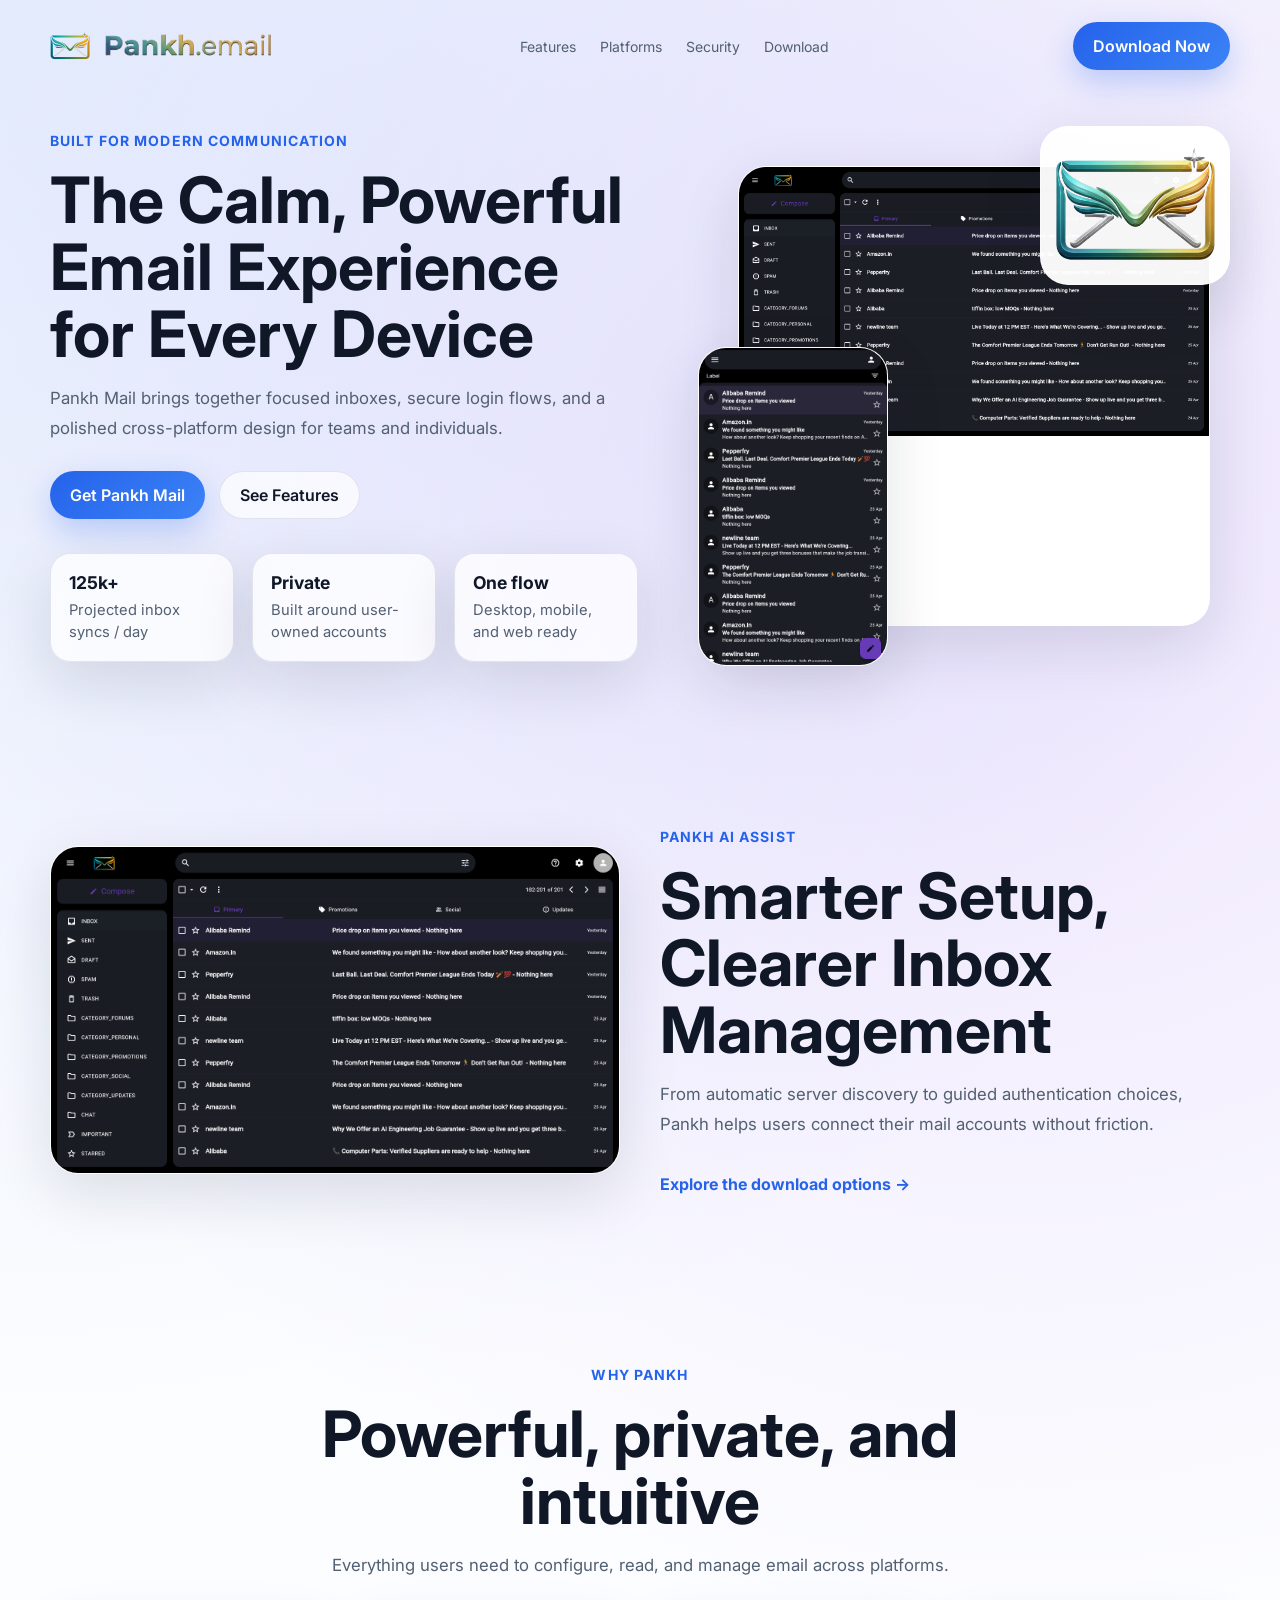
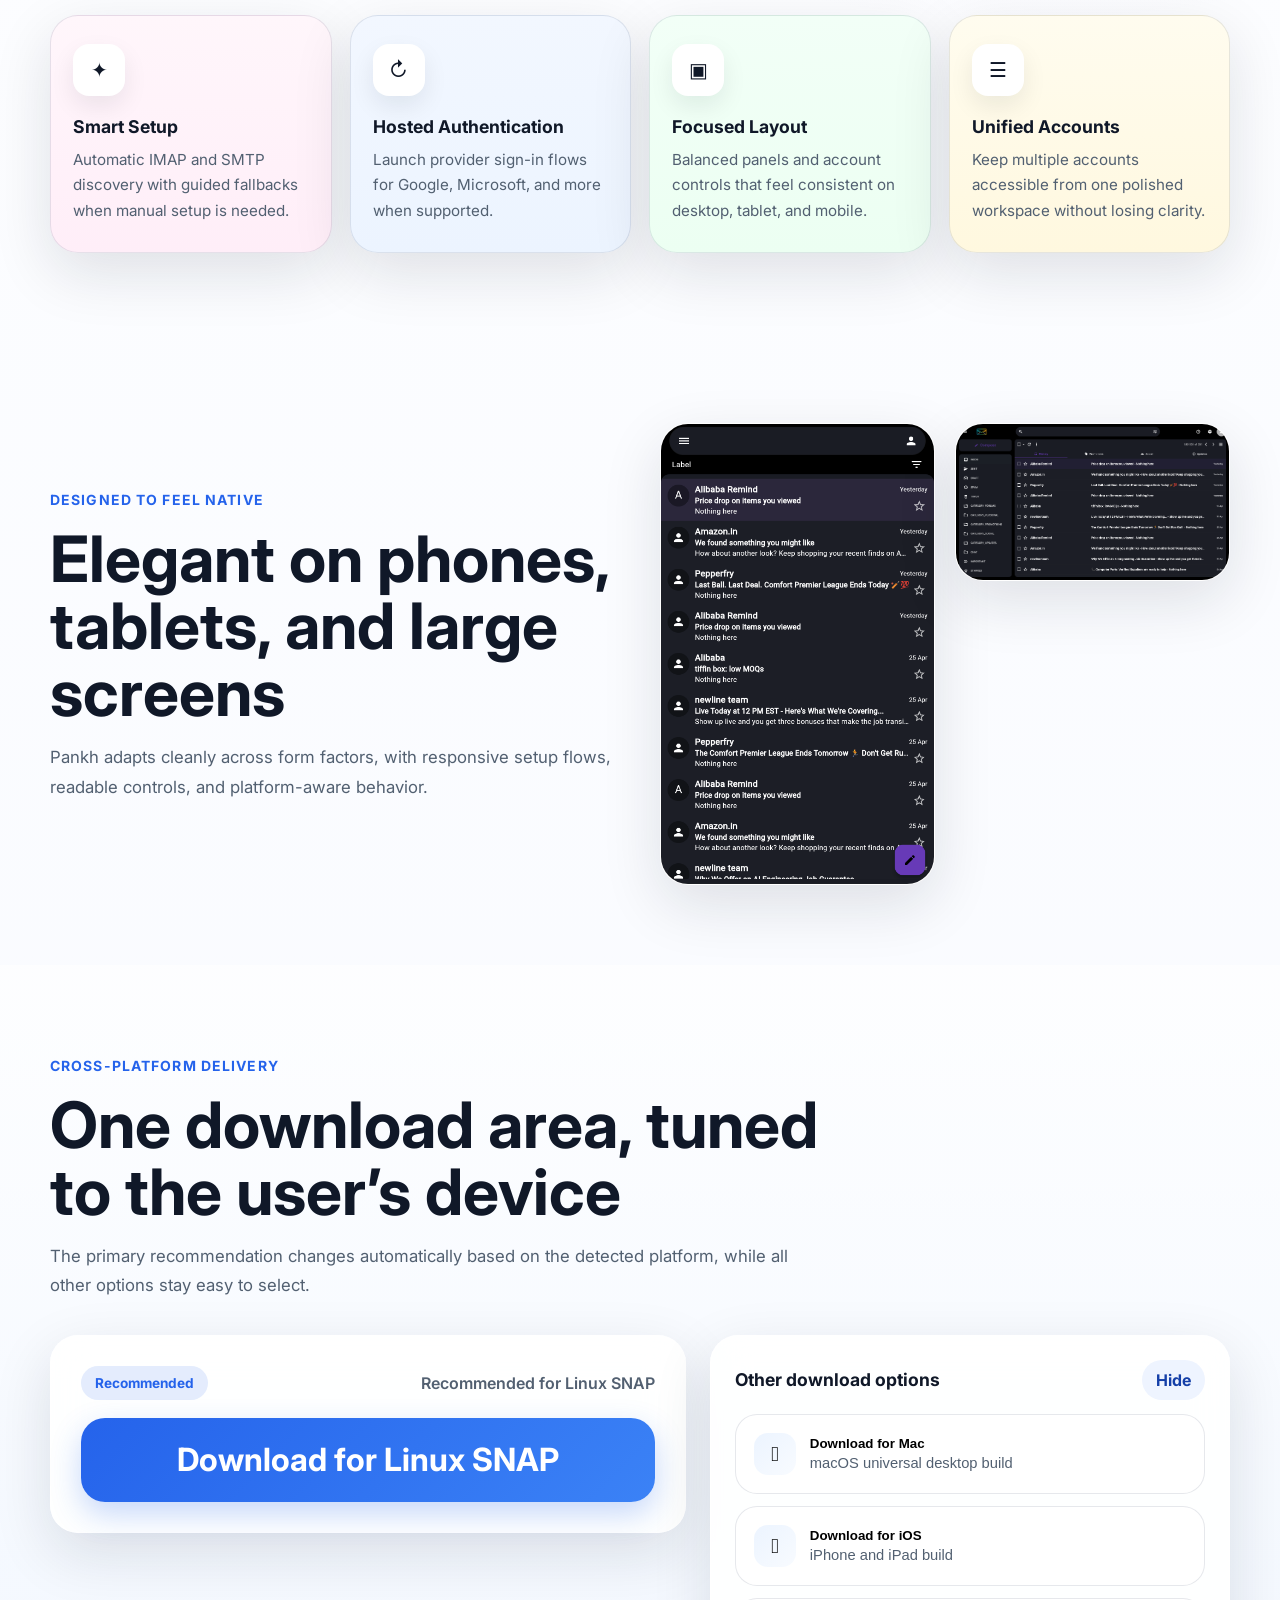
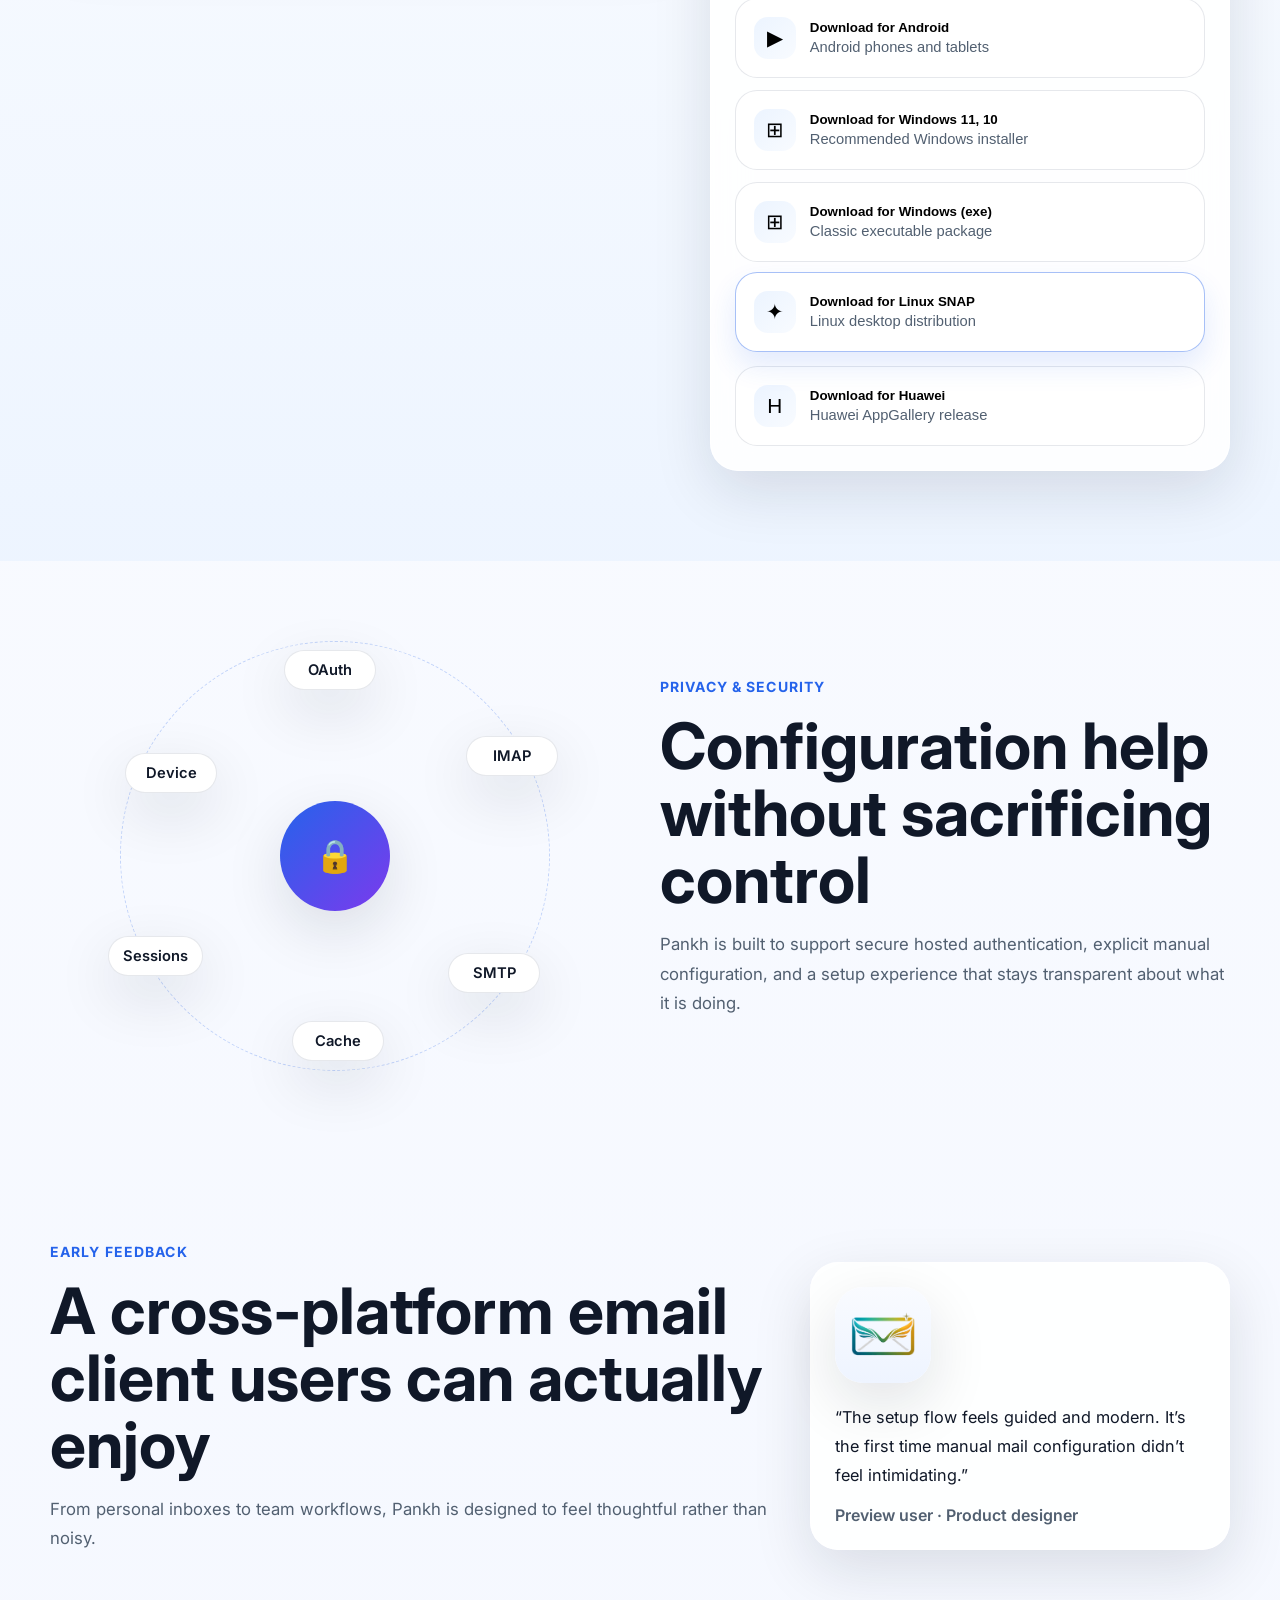
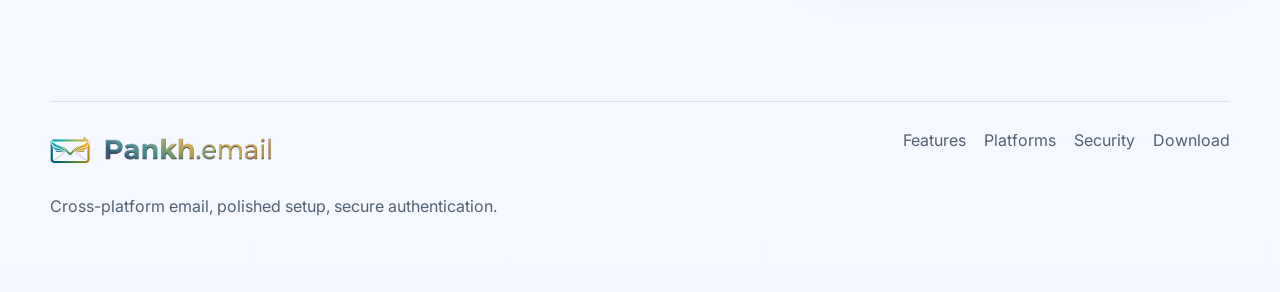
==== index.html @ ab74c9ac "init commit" ====
<!DOCTYPE html>
<html lang="en">
  <head>
    <meta charset="UTF-8" />
    <meta name="viewport" content="width=device-width, initial-scale=1.0" />
    <title>Pankh Mail — Cross Platform Email</title>
    <meta
      name="description"
      content="Pankh Mail is a privacy-first cross-platform email experience built for desktop and mobile."
    />
    <link rel="preconnect" href="https://fonts.googleapis.com" />
    <link rel="preconnect" href="https://fonts.gstatic.com" crossorigin />
    <link
      href="https://fonts.googleapis.com/css2?family=Inter:wght@400;500;600;700;800&display=swap"
      rel="stylesheet"
    />
    <link rel="stylesheet" href="./styles.css" />
  </head>
  <body>
    <div class="page-shell">
      <header class="topbar container">
        <a class="brand" href="#home">
          <img src="./pankh-2d.png" alt="Pankh logo" />
          <img class="brand-textmark" src="./pankh-text.png" alt="Pankh Mail" />
        </a>
        <nav class="nav">
          <a href="#features">Features</a>
          <a href="#platforms">Platforms</a>
          <a href="#security">Security</a>
          <a href="#download">Download</a>
        </nav>
        <a class="nav-cta" href="#download">Download Now</a>
      </header>

      <main id="home">
        <section class="hero container">
          <div class="hero-copy">
            <span class="eyebrow">Built for modern communication</span>
            <h1>The Calm, Powerful Email Experience for Every Device</h1>
            <p>
              Pankh Mail brings together focused inboxes, secure login flows,
              and a polished cross-platform design for teams and individuals.
            </p>
            <div class="hero-actions">
              <a class="button primary" href="#download">Get Pankh Mail</a>
              <a class="button secondary" href="#features">See Features</a>
            </div>
            <div class="hero-stats">
              <div>
                <strong>125k+</strong>
                <span>Projected inbox syncs / day</span>
              </div>
              <div>
                <strong>Private</strong>
                <span>Built around user-owned accounts</span>
              </div>
              <div>
                <strong>One flow</strong>
                <span>Desktop, mobile, and web ready</span>
              </div>
            </div>
          </div>

          <div class="hero-visual">
            <div class="floating-card large">
              <img src="./pankh-desktop-ui.png" alt="Pankh desktop preview" />
            </div>
            <div class="floating-card small top">
              <img src="./pankh-3d.png" alt="Pankh product icon" />
            </div>
            <div class="floating-card small bottom">
              <img src="./pankh-mobile-ui.png" alt="Pankh mobile preview" />
            </div>
          </div>
        </section>

        <section class="spotlight container">
          <div class="spotlight-media">
            <img src="./pankh-desktop-ui.png" alt="Pankh desktop workspace" />
          </div>
          <div class="spotlight-copy">
            <span class="eyebrow">Pankh AI Assist</span>
            <h2>Smarter Setup, Clearer Inbox Management</h2>
            <p>
              From automatic server discovery to guided authentication choices,
              Pankh helps users connect their mail accounts without friction.
            </p>
            <a href="#download" class="text-link">Explore the download options →</a>
          </div>
        </section>

        <section id="features" class="features-section">
          <div class="container">
            <div class="section-heading centered">
              <span class="eyebrow">Why Pankh</span>
              <h2>Powerful, private, and intuitive</h2>
              <p>
                Everything users need to configure, read, and manage email
                across platforms.
              </p>
            </div>

            <div class="feature-grid">
              <article class="feature-card pink">
                <div class="feature-icon">✦</div>
                <h3>Smart Setup</h3>
                <p>
                  Automatic IMAP and SMTP discovery with guided fallbacks when
                  manual setup is needed.
                </p>
              </article>
              <article class="feature-card blue">
                <div class="feature-icon">↻</div>
                <h3>Hosted Authentication</h3>
                <p>
                  Launch provider sign-in flows for Google, Microsoft, and more
                  when supported.
                </p>
              </article>
              <article class="feature-card green">
                <div class="feature-icon">▣</div>
                <h3>Focused Layout</h3>
                <p>
                  Balanced panels and account controls that feel consistent on
                  desktop, tablet, and mobile.
                </p>
              </article>
              <article class="feature-card yellow">
                <div class="feature-icon">☰</div>
                <h3>Unified Accounts</h3>
                <p>
                  Keep multiple accounts accessible from one polished workspace
                  without losing clarity.
                </p>
              </article>
            </div>
          </div>
        </section>

        <section class="device-showcase container">
          <div class="device-copy">
            <span class="eyebrow">Designed to feel native</span>
            <h2>Elegant on phones, tablets, and large screens</h2>
            <p>
              Pankh adapts cleanly across form factors, with responsive setup
              flows, readable controls, and platform-aware behavior.
            </p>
          </div>
          <div class="device-visual">
            <img src="./pankh-mobile-ui.png" alt="Pankh mobile interface" />
            <img src="./pankh-desktop-ui.png" alt="Pankh desktop interface" />
          </div>
        </section>

        <section id="platforms" class="platform-section">
          <div class="container">
            <div class="section-heading">
              <span class="eyebrow">Cross-platform delivery</span>
              <h2>One download area, tuned to the user’s device</h2>
              <p>
                The primary recommendation changes automatically based on the
                detected platform, while all other options stay easy to select.
              </p>
            </div>

            <div id="download" class="download-panel">
              <div class="download-primary">
                <div class="download-primary__meta">
                  <span class="pill">Recommended</span>
                  <span id="platformHint" class="platform-hint">Detecting platform…</span>
                </div>
                <button id="primaryDownloadButton" class="download-button" type="button">
                  Download for your device
                </button>
              </div>

              <div class="download-list-card">
                <div class="download-list-header">
                  <h3>Other download options</h3>
                  <button id="toggleOptionsButton" class="toggle-button" type="button" aria-expanded="true">
                    <span>Hide</span>
                  </button>
                </div>
                <ul id="downloadOptions" class="download-options"></ul>
              </div>
            </div>
          </div>
        </section>

        <section id="security" class="security-section container">
          <div class="security-graphic">
            <div class="security-orbit">
              <div class="orbit-core">🔒</div>
              <span class="orbit-node orbit-node--1">OAuth</span>
              <span class="orbit-node orbit-node--2">IMAP</span>
              <span class="orbit-node orbit-node--3">SMTP</span>
              <span class="orbit-node orbit-node--4">Cache</span>
              <span class="orbit-node orbit-node--5">Sessions</span>
              <span class="orbit-node orbit-node--6">Device</span>
            </div>
          </div>
          <div class="security-copy">
            <span class="eyebrow">Privacy & security</span>
            <h2>Configuration help without sacrificing control</h2>
            <p>
              Pankh is built to support secure hosted authentication, explicit
              manual configuration, and a setup experience that stays transparent
              about what it is doing.
            </p>
          </div>
        </section>

        <section class="testimonial-section">
          <div class="container testimonial-grid">
            <div class="testimonial-copy">
              <span class="eyebrow">Early feedback</span>
              <h2>A cross-platform email client users can actually enjoy</h2>
              <p>
                From personal inboxes to team workflows, Pankh is designed to
                feel thoughtful rather than noisy.
              </p>
            </div>
            <div class="testimonial-card">
              <img src="./pankh-2d.png" alt="Pankh icon" class="testimonial-logo" />
              <blockquote>
                “The setup flow feels guided and modern. It’s the first time
                manual mail configuration didn’t feel intimidating.”
              </blockquote>
              <cite>Preview user · Product designer</cite>
            </div>
          </div>
        </section>
      </main>

      <footer class="footer">
        <div class="container footer-inner">
          <div>
            <a class="brand footer-brand" href="#home">
              <img src="./pankh-2d.png" alt="Pankh logo" />
              <img class="brand-textmark" src="./pankh-text.png" alt="Pankh Mail" />
            </a>
            <p>Cross-platform email, polished setup, secure authentication.</p>
          </div>
          <div class="footer-links">
            <a href="#features">Features</a>
            <a href="#platforms">Platforms</a>
            <a href="#security">Security</a>
            <a href="#download">Download</a>
          </div>
        </div>
      </footer>
    </div>

    <script src="./script.js"></script>
  </body>
</html>
---- styles.css ----
:root {
  --bg: #f5f8ff;
  --surface: rgba(255, 255, 255, 0.88);
  --surface-strong: #ffffff;
  --text: #101828;
  --muted: #526071;
  --line: rgba(14, 32, 67, 0.1);
  --primary: #2563eb;
  --primary-dark: #143fa8;
  --accent: #7c3aed;
  --shadow: 0 20px 60px rgba(16, 24, 40, 0.12);
  --radius: 28px;
}

* {
  box-sizing: border-box;
}

html {
  scroll-behavior: smooth;
}

body {
  margin: 0;
  font-family: "Inter", sans-serif;
  color: var(--text);
  background:
    radial-gradient(circle at top left, rgba(37, 99, 235, 0.13), transparent 28%),
    radial-gradient(circle at 80% 10%, rgba(124, 58, 237, 0.13), transparent 24%),
    linear-gradient(180deg, #ffffff 0%, var(--bg) 100%);
}

a {
  color: inherit;
  text-decoration: none;
}

img {
  max-width: 100%;
  display: block;
}

.container {
  width: min(1180px, calc(100% - 40px));
  margin: 0 auto;
}

.page-shell {
  overflow: hidden;
}

.topbar {
  display: flex;
  align-items: center;
  justify-content: space-between;
  gap: 20px;
  padding: 22px 0;
}

.brand {
  display: inline-flex;
  align-items: center;
  gap: 12px;
  font-weight: 800;
  color: var(--primary-dark);
}

.brand img {
  width: 40px;
  height: 40px;
  object-fit: contain;
}

.brand .brand-textmark {
  width: auto;
  height: 28px;
  max-width: 180px;
}

.nav {
  display: flex;
  align-items: center;
  gap: 24px;
  color: var(--muted);
  font-size: 14px;
}

.nav-cta,
.button,
.download-button,
.toggle-button {
  border: 0;
  cursor: pointer;
  font: inherit;
}

.nav-cta,
.button.primary,
.download-button {
  background: linear-gradient(135deg, var(--primary) 0%, #3b82f6 100%);
  color: #fff;
  box-shadow: 0 12px 30px rgba(37, 99, 235, 0.25);
}

.nav-cta,
.button {
  display: inline-flex;
  align-items: center;
  justify-content: center;
  min-height: 48px;
  padding: 0 20px;
  border-radius: 999px;
  font-weight: 600;
}

.button.secondary {
  border: 1px solid var(--line);
  background: rgba(255, 255, 255, 0.7);
}

.eyebrow {
  display: inline-flex;
  align-items: center;
  gap: 8px;
  color: var(--primary);
  font-size: 14px;
  font-weight: 700;
  text-transform: uppercase;
  letter-spacing: 0.08em;
}

.hero {
  display: grid;
  grid-template-columns: 1.05fr 0.95fr;
  align-items: center;
  gap: 60px;
  padding: 34px 0 80px;
}

.hero-copy h1,
.section-heading h2,
.spotlight-copy h2,
.device-copy h2,
.security-copy h2,
.testimonial-copy h2 {
  margin: 16px 0;
  line-height: 1.05;
  font-size: clamp(2.4rem, 5vw, 4.4rem);
}

.hero-copy p,
.section-heading p,
.spotlight-copy p,
.device-copy p,
.security-copy p,
.testimonial-copy p {
  color: var(--muted);
  line-height: 1.75;
  font-size: 1.05rem;
}

.hero-actions {
  display: flex;
  flex-wrap: wrap;
  gap: 14px;
  margin-top: 28px;
}

.hero-stats {
  display: grid;
  grid-template-columns: repeat(3, minmax(0, 1fr));
  gap: 18px;
  margin-top: 34px;
}

.hero-stats div {
  padding: 18px;
  background: rgba(255, 255, 255, 0.76);
  border: 1px solid var(--line);
  border-radius: 20px;
  box-shadow: var(--shadow);
}

.hero-stats strong {
  display: block;
  font-size: 1.1rem;
  margin-bottom: 6px;
}

.hero-stats span {
  color: var(--muted);
  font-size: 0.92rem;
  line-height: 1.5;
}

.hero-visual {
  position: relative;
  min-height: 540px;
}

.floating-card {
  position: absolute;
  border-radius: 28px;
  overflow: hidden;
  box-shadow: var(--shadow);
  border: 1px solid rgba(255, 255, 255, 0.55);
}

.floating-card.large {
  inset: 40px 20px 40px 40px;
  background: #fff;
}

.floating-card.small {
  width: 190px;
  background: rgba(255, 255, 255, 0.96);
}

.floating-card.small.top {
  top: 0;
  right: 0;
  padding: 14px;
}

.floating-card.small.bottom {
  left: 0;
  bottom: 0;
}

.floating-card.small.bottom img {
  border-radius: 22px;
}

.spotlight,
.device-showcase,
.security-section {
  display: grid;
  grid-template-columns: repeat(2, minmax(0, 1fr));
  gap: 40px;
  align-items: center;
  padding: 80px 0;
}

.spotlight-media img,
.device-visual img,
.testimonial-card img {
  border-radius: 28px;
  box-shadow: var(--shadow);
}

.spotlight-media img,
.device-visual img {
  background: #fff;
  border: 1px solid rgba(255, 255, 255, 0.6);
}

.text-link {
  display: inline-flex;
  margin-top: 18px;
  color: var(--primary);
  font-weight: 700;
}

.features-section,
.platform-section,
.testimonial-section {
  padding: 90px 0;
}

.section-heading {
  max-width: 780px;
  margin-bottom: 34px;
}

.section-heading.centered {
  text-align: center;
  margin-inline: auto;
}

.feature-grid {
  display: grid;
  grid-template-columns: repeat(4, minmax(0, 1fr));
  gap: 18px;
}

.feature-card {
  padding: 28px 22px;
  border-radius: 28px;
  border: 1px solid var(--line);
  box-shadow: var(--shadow);
}

.feature-card.pink { background: linear-gradient(180deg, #fff6fb, #ffeef8); }
.feature-card.blue { background: linear-gradient(180deg, #f2f7ff, #ecf4ff); }
.feature-card.green { background: linear-gradient(180deg, #f2fff7, #ecfff2); }
.feature-card.yellow { background: linear-gradient(180deg, #fffcef, #fff8df); }

.feature-icon {
  width: 52px;
  height: 52px;
  display: grid;
  place-items: center;
  border-radius: 16px;
  background: #fff;
  box-shadow: 0 10px 24px rgba(15, 23, 42, 0.08);
  font-size: 1.25rem;
}

.feature-card h3 {
  margin: 20px 0 10px;
  font-size: 1.1rem;
}

.feature-card p {
  margin: 0;
  color: var(--muted);
  line-height: 1.7;
  font-size: 0.95rem;
}

.device-visual {
  display: grid;
  grid-template-columns: repeat(2, minmax(0, 1fr));
  gap: 20px;
}

.platform-section {
  background: linear-gradient(180deg, rgba(255,255,255,0.65), rgba(236, 244, 255, 0.9));
}

.download-panel {
  display: grid;
  grid-template-columns: 1.1fr 0.9fr;
  gap: 24px;
  align-items: start;
}

.download-primary,
.download-list-card,
.testimonial-card {
  background: var(--surface);
  backdrop-filter: blur(18px);
  border: 1px solid rgba(255, 255, 255, 0.7);
  border-radius: var(--radius);
  box-shadow: var(--shadow);
}

.download-primary {
  padding: 30px;
}

.download-primary__meta {
  display: flex;
  align-items: center;
  justify-content: space-between;
  gap: 14px;
  margin-bottom: 18px;
  flex-wrap: wrap;
}

.pill {
  display: inline-flex;
  align-items: center;
  min-height: 34px;
  padding: 0 14px;
  border-radius: 999px;
  font-size: 0.85rem;
  font-weight: 700;
  color: var(--primary);
  background: rgba(37, 99, 235, 0.12);
}

.platform-hint {
  color: var(--muted);
  font-weight: 600;
}

.download-button {
  width: 100%;
  min-height: 84px;
  border-radius: 24px;
  font-size: clamp(1.2rem, 3vw, 2rem);
  font-weight: 700;
}

.download-list-card {
  padding: 24px;
}

.download-list-header {
  display: flex;
  align-items: center;
  justify-content: space-between;
  gap: 12px;
  margin-bottom: 14px;
}

.download-list-header h3 {
  margin: 0;
  font-size: 1.1rem;
}

.toggle-button {
  min-height: 40px;
  padding: 0 14px;
  border-radius: 999px;
  background: #eef4ff;
  color: var(--primary-dark);
  font-weight: 700;
}

.download-options {
  list-style: none;
  padding: 0;
  margin: 0;
  display: grid;
  gap: 12px;
}

.download-option {
  display: flex;
  align-items: center;
  gap: 14px;
  width: 100%;
  padding: 18px;
  border: 1px solid var(--line);
  border-radius: 22px;
  background: #fff;
  text-align: left;
  cursor: pointer;
  transition: transform 0.18s ease, border-color 0.18s ease, box-shadow 0.18s ease;
}

.download-option:hover,
.download-option.is-active {
  transform: translateY(-2px);
  border-color: rgba(37, 99, 235, 0.4);
  box-shadow: 0 14px 28px rgba(37, 99, 235, 0.12);
}

.download-option__icon {
  width: 42px;
  height: 42px;
  display: grid;
  place-items: center;
  flex: 0 0 42px;
  border-radius: 14px;
  background: linear-gradient(135deg, #ecf4ff, #f8fbff);
  font-size: 1.3rem;
}

.download-option__text {
  display: flex;
  flex-direction: column;
  gap: 4px;
}

.download-option__title {
  font-weight: 700;
}

.download-option__subtitle {
  color: var(--muted);
  font-size: 0.92rem;
}

.security-orbit {
  position: relative;
  width: min(100%, 430px);
  aspect-ratio: 1;
  margin: 0 auto;
  border-radius: 50%;
  border: 1px dashed rgba(37, 99, 235, 0.25);
}

.orbit-core {
  position: absolute;
  inset: 50%;
  transform: translate(-50%, -50%);
  width: 110px;
  height: 110px;
  display: grid;
  place-items: center;
  font-size: 2rem;
  border-radius: 50%;
  background: linear-gradient(135deg, var(--primary), var(--accent));
  color: #fff;
  box-shadow: var(--shadow);
}

.orbit-node {
  position: absolute;
  min-width: 92px;
  padding: 10px 14px;
  border-radius: 999px;
  background: #fff;
  border: 1px solid var(--line);
  box-shadow: var(--shadow);
  text-align: center;
  font-size: 0.92rem;
  font-weight: 600;
}

.orbit-node--1 { top: 2%; left: 38%; }
.orbit-node--2 { top: 22%; right: -2%; }
.orbit-node--3 { bottom: 18%; right: 2%; }
.orbit-node--4 { bottom: 2%; left: 40%; }
.orbit-node--5 { bottom: 22%; left: -3%; }
.orbit-node--6 { top: 26%; left: 1%; }

.testimonial-grid {
  display: grid;
  grid-template-columns: 1fr 420px;
  gap: 30px;
  align-items: center;
}

.testimonial-card {
  padding: 24px;
}

.testimonial-logo {
  width: 96px;
  height: 96px;
  object-fit: contain;
  border-radius: 24px;
  background: linear-gradient(180deg, #f9fbff, #eef4ff);
  padding: 16px;
}

.testimonial-card blockquote {
  margin: 20px 0 14px;
  font-size: 1.02rem;
  line-height: 1.8;
  color: var(--text);
}

.testimonial-card cite {
  color: var(--muted);
  font-style: normal;
  font-weight: 600;
}

.footer {
  padding: 40px 0 60px;
}

.footer-inner {
  display: flex;
  justify-content: space-between;
  gap: 30px;
  padding: 28px 0 0;
  border-top: 1px solid var(--line);
}

.footer-brand {
  margin-bottom: 10px;
}

.footer p,
.footer-links a {
  color: var(--muted);
}

.footer-links {
  display: flex;
  flex-wrap: wrap;
  gap: 18px;
}

@media (max-width: 1080px) {
  .hero,
  .spotlight,
  .device-showcase,
  .security-section,
  .download-panel,
  .testimonial-grid {
    grid-template-columns: 1fr;
  }

  .feature-grid {
    grid-template-columns: repeat(2, minmax(0, 1fr));
  }

  .hero-visual {
    min-height: 420px;
  }
}

@media (max-width: 760px) {
  .topbar {
    flex-wrap: wrap;
  }

  .nav {
    order: 3;
    width: 100%;
    justify-content: center;
    flex-wrap: wrap;
  }

  .hero-stats,
  .feature-grid,
  .device-visual {
    grid-template-columns: 1fr;
  }

  .floating-card.large {
    inset: 20px;
  }

  .floating-card.small {
    width: 140px;
  }

  .brand .brand-textmark {
    max-width: 140px;
    height: 24px;
  }

  .footer-inner {
    flex-direction: column;
  }
}

@media (max-width: 520px) {
  .container {
    width: min(100% - 24px, 1180px);
  }

  .download-primary,
  .download-list-card,
  .testimonial-card,
  .feature-card {
    border-radius: 22px;
  }

  .download-option {
    padding: 15px;
  }
}
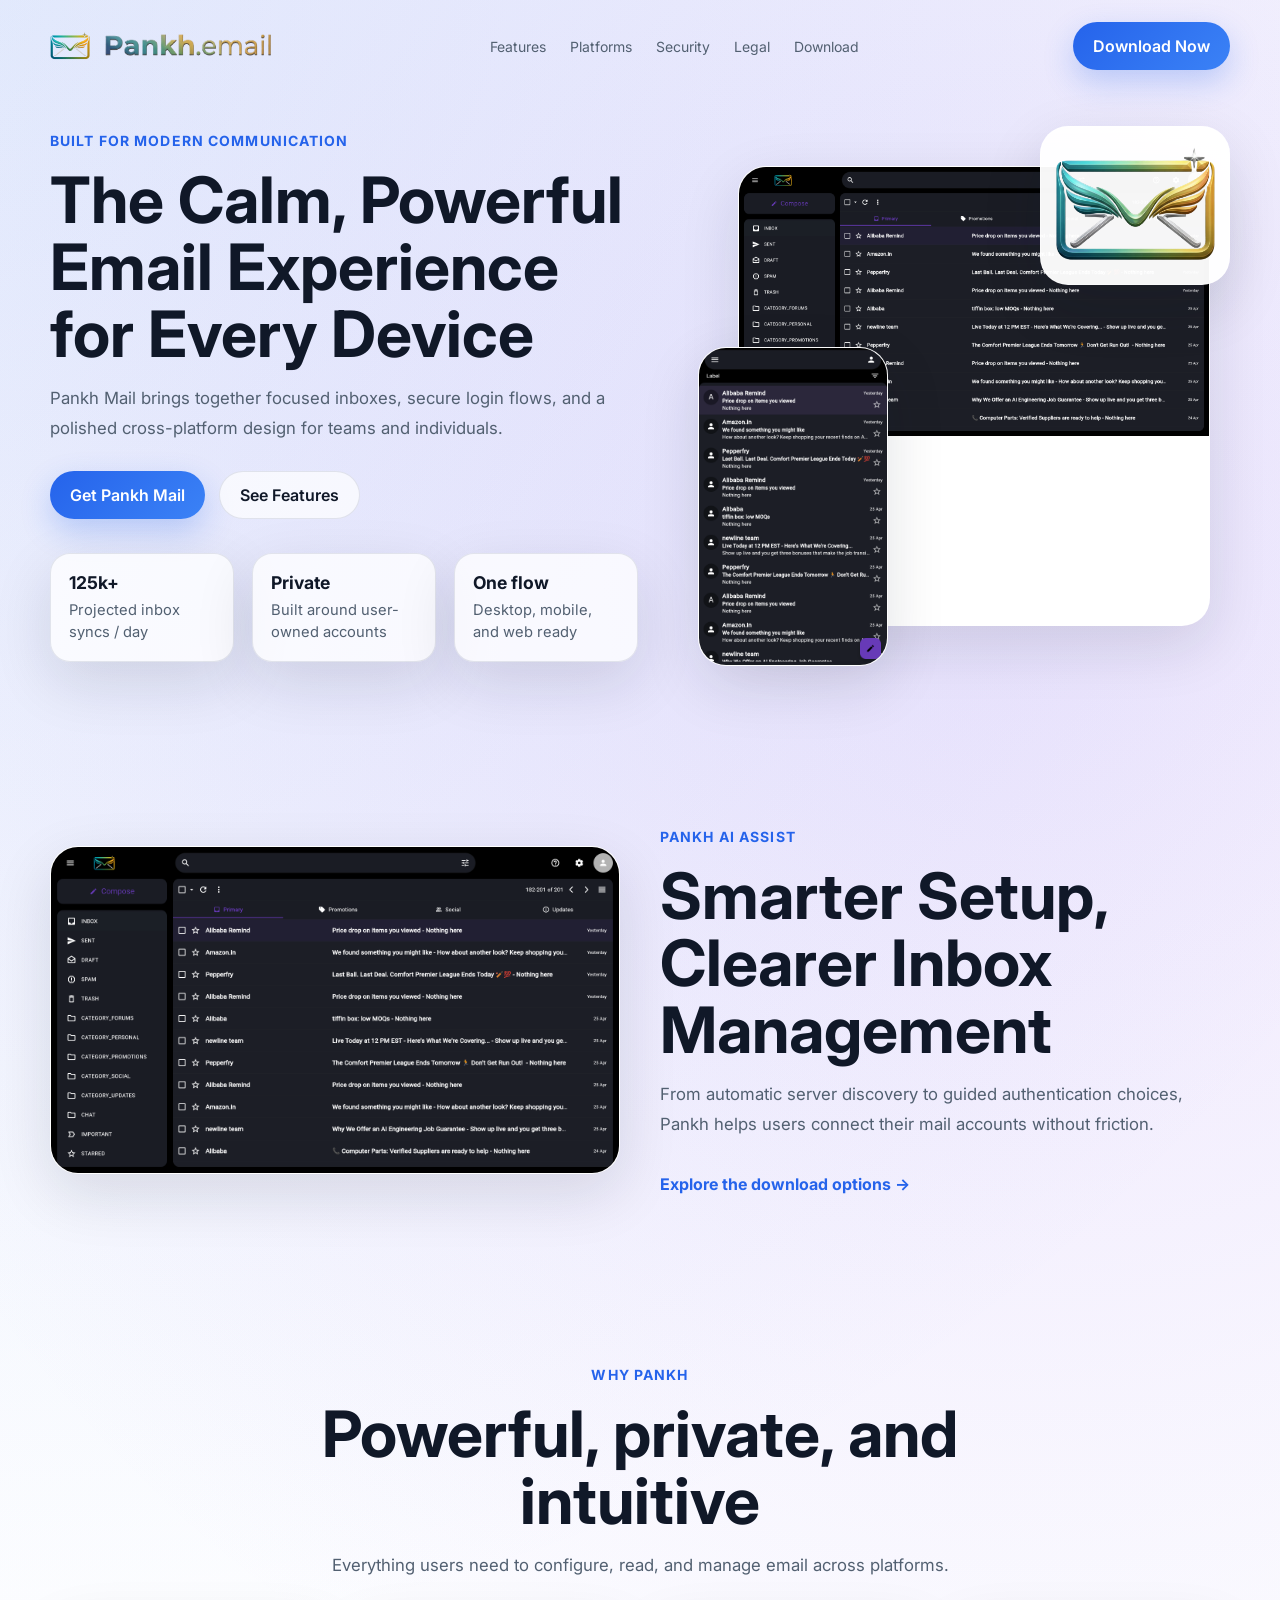
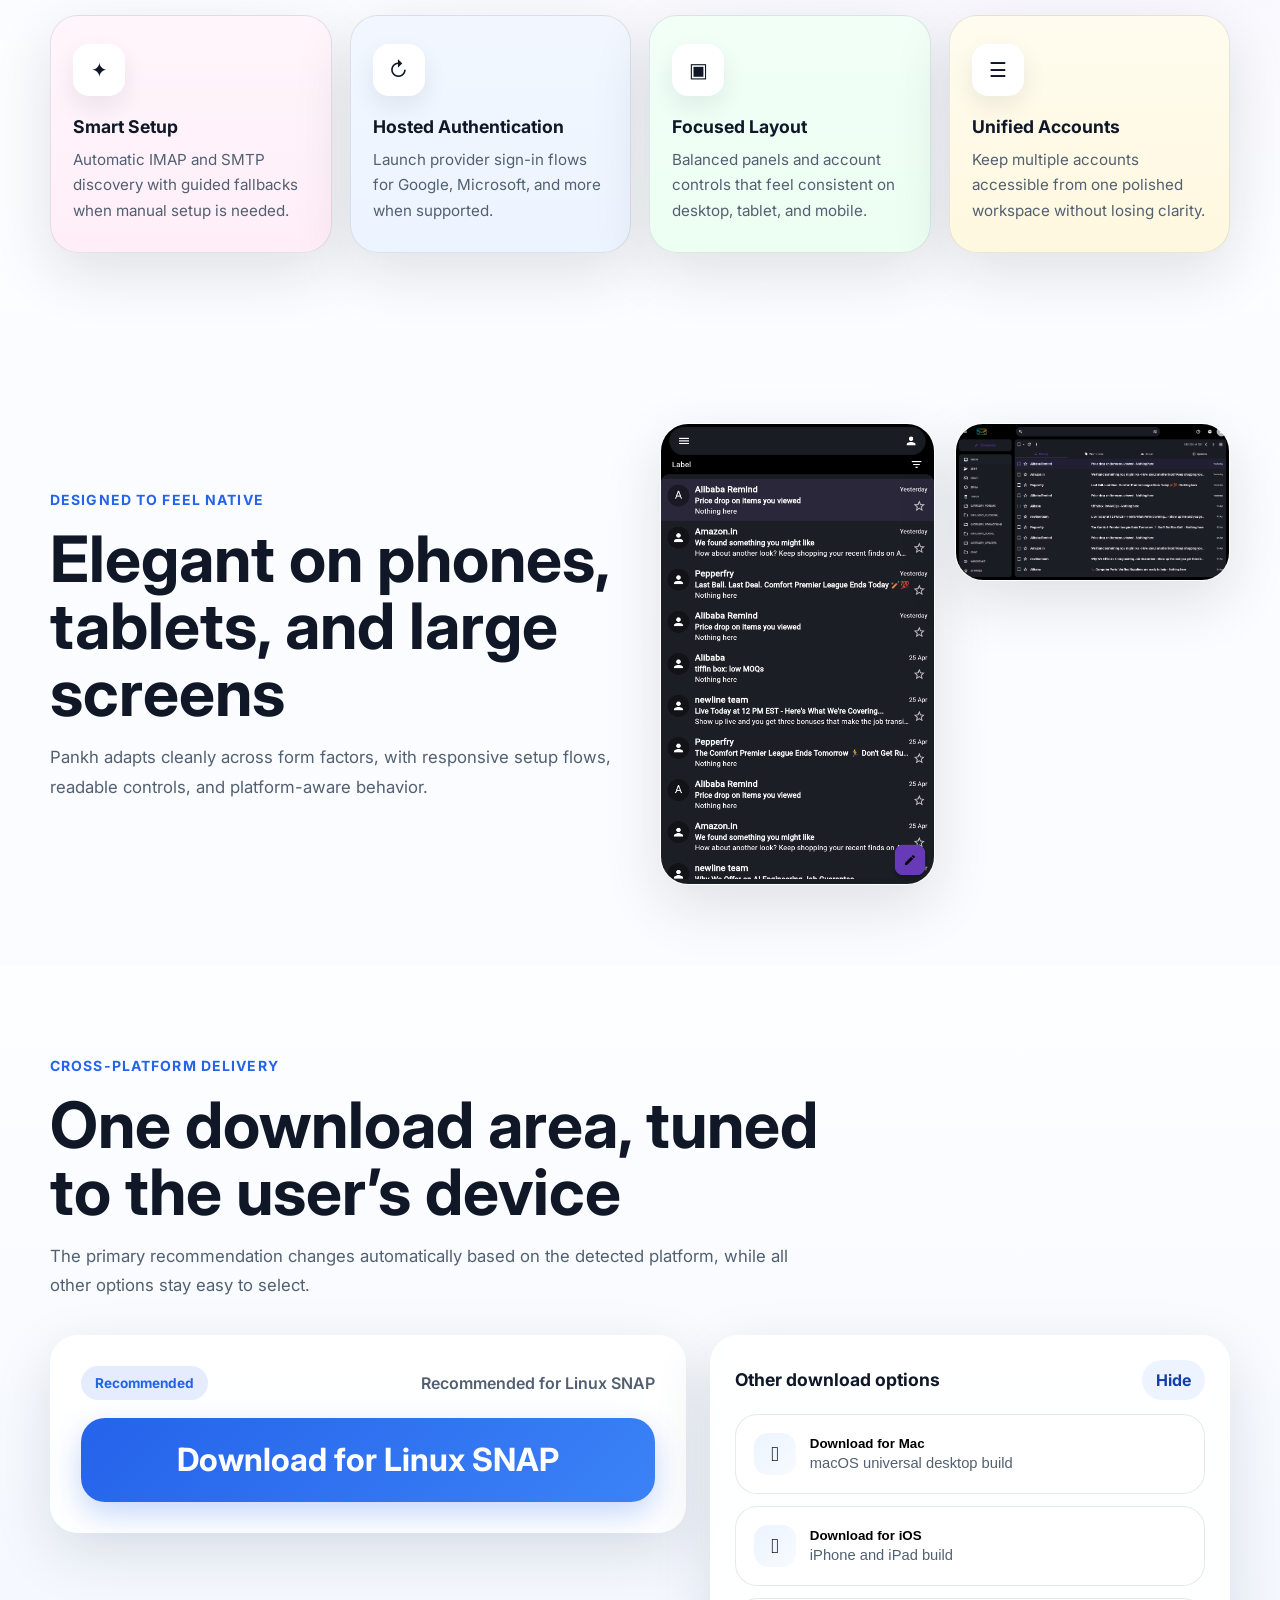
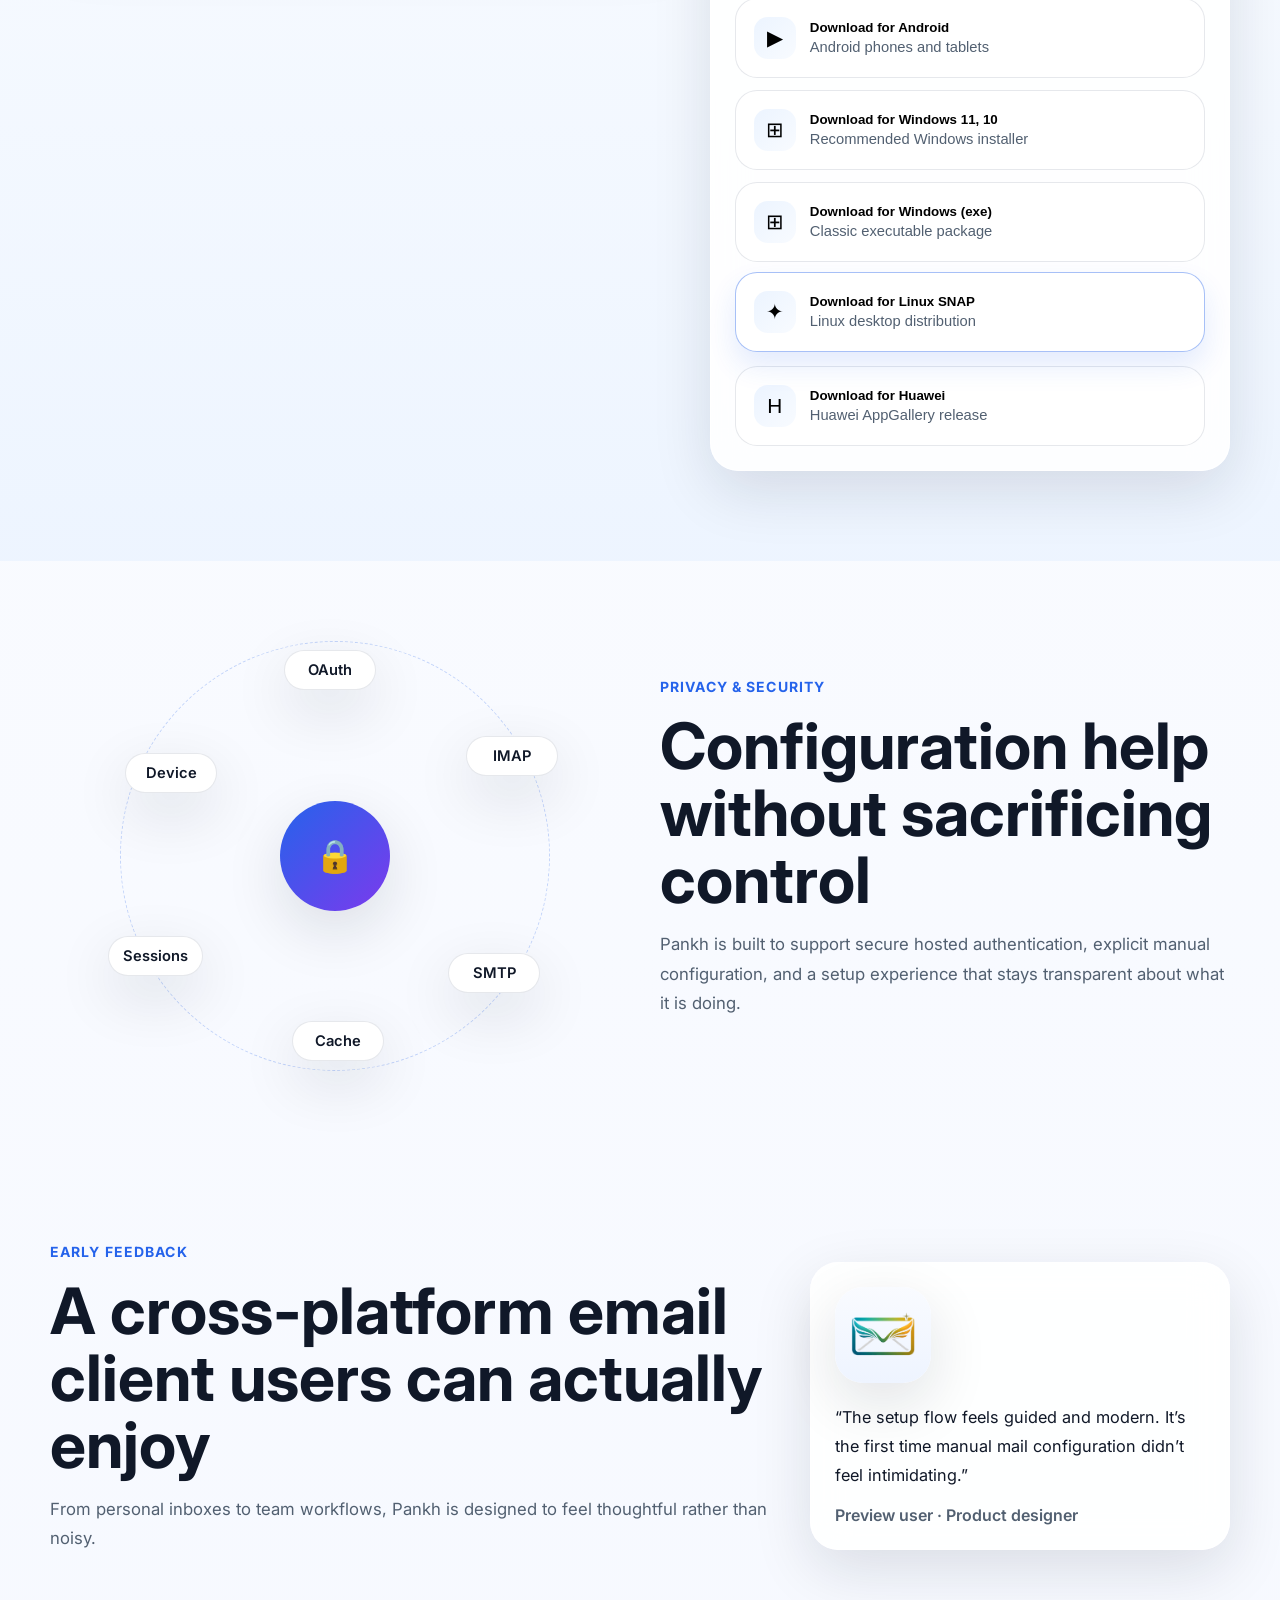
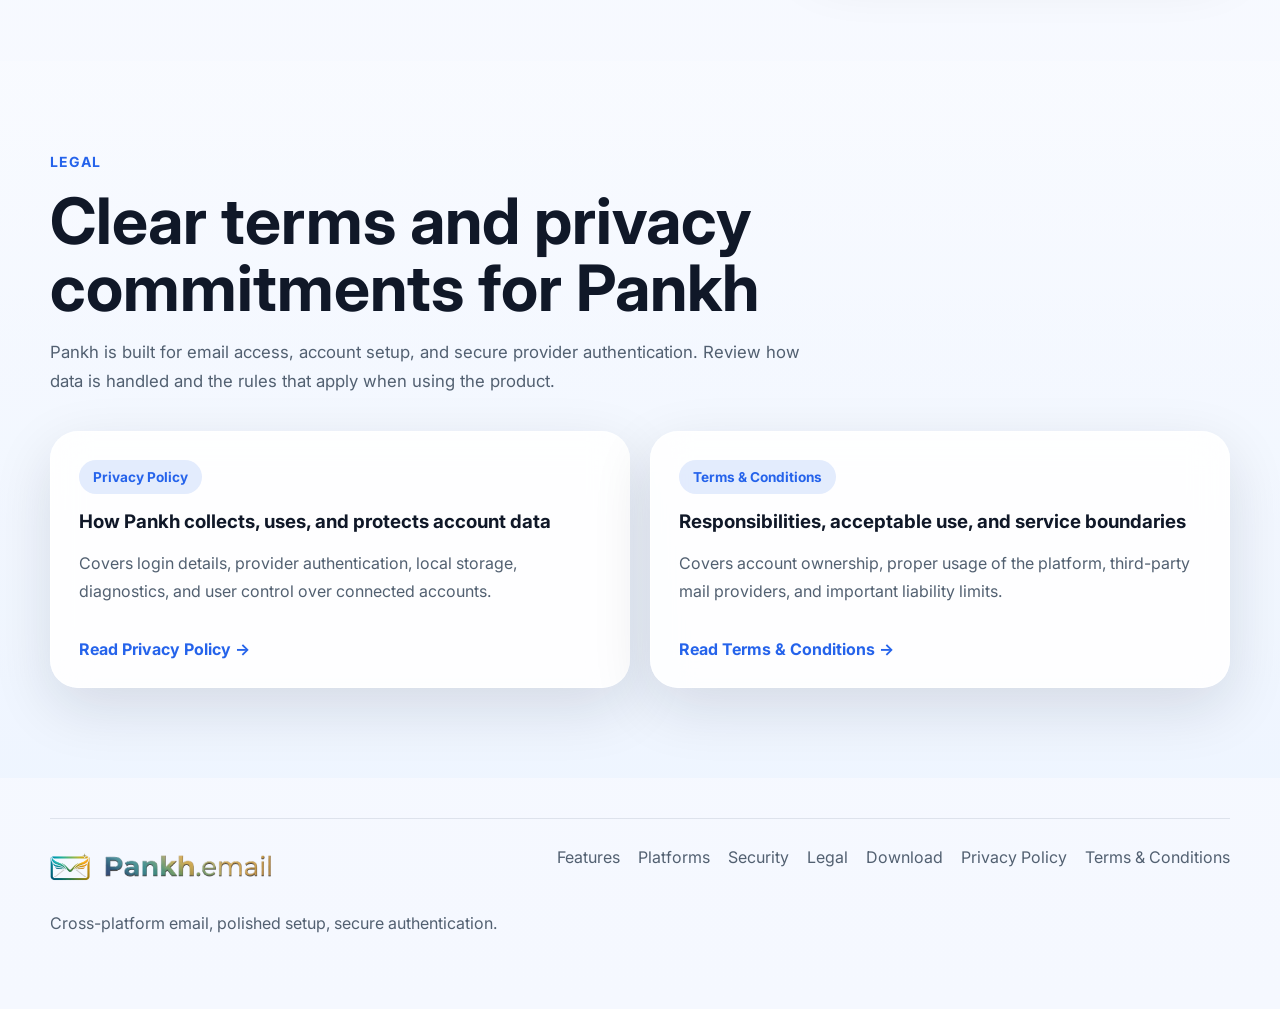
==== commit efbace77: "update pp & tnc" ====
--- a/index.html
+++ b/index.html
@@ -27,6 +27,7 @@
           <a href="#features">Features</a>
           <a href="#platforms">Platforms</a>
           <a href="#security">Security</a>
+          <a href="#legal">Legal</a>
           <a href="#download">Download</a>
         </nav>
         <a class="nav-cta" href="#download">Download Now</a>
@@ -230,6 +231,41 @@
             </div>
           </div>
         </section>
+
+        <section id="legal" class="legal-section">
+          <div class="container">
+            <div class="section-heading">
+              <span class="eyebrow">Legal</span>
+              <h2>Clear terms and privacy commitments for Pankh</h2>
+              <p>
+                Pankh is built for email access, account setup, and secure
+                provider authentication. Review how data is handled and the
+                rules that apply when using the product.
+              </p>
+            </div>
+
+            <div class="legal-grid">
+              <article class="legal-card">
+                <span class="pill">Privacy Policy</span>
+                <h3>How Pankh collects, uses, and protects account data</h3>
+                <p>
+                  Covers login details, provider authentication, local storage,
+                  diagnostics, and user control over connected accounts.
+                </p>
+                <a class="text-link" href="./privacy-policy.html">Read Privacy Policy →</a>
+              </article>
+              <article class="legal-card">
+                <span class="pill">Terms & Conditions</span>
+                <h3>Responsibilities, acceptable use, and service boundaries</h3>
+                <p>
+                  Covers account ownership, proper usage of the platform,
+                  third-party mail providers, and important liability limits.
+                </p>
+                <a class="text-link" href="./terms-and-conditions.html">Read Terms & Conditions →</a>
+              </article>
+            </div>
+          </div>
+        </section>
       </main>
 
       <footer class="footer">
@@ -245,7 +281,10 @@
             <a href="#features">Features</a>
             <a href="#platforms">Platforms</a>
             <a href="#security">Security</a>
+            <a href="#legal">Legal</a>
             <a href="#download">Download</a>
+            <a href="./privacy-policy.html">Privacy Policy</a>
+            <a href="./terms-and-conditions.html">Terms & Conditions</a>
           </div>
         </div>
       </footer>
--- a/styles.css
+++ b/styles.css
@@ -263,7 +263,8 @@
 
 .features-section,
 .platform-section,
-.testimonial-section {
+.testimonial-section,
+.legal-section {
   padding: 90px 0;
 }
 
@@ -519,6 +520,90 @@
   padding: 24px;
 }
 
+.legal-section {
+  background: linear-gradient(180deg, rgba(255, 255, 255, 0.2), rgba(236, 244, 255, 0.72));
+}
+
+.legal-grid {
+  display: grid;
+  grid-template-columns: repeat(2, minmax(0, 1fr));
+  gap: 20px;
+}
+
+.legal-card,
+.legal-nav-card,
+.legal-content-card {
+  background: var(--surface);
+  backdrop-filter: blur(18px);
+  border: 1px solid rgba(255, 255, 255, 0.7);
+  border-radius: var(--radius);
+  box-shadow: var(--shadow);
+}
+
+.legal-card {
+  padding: 28px;
+}
+
+.legal-card h3,
+.legal-nav-card h2,
+.legal-content-card h2 {
+  margin: 16px 0 12px;
+}
+
+.legal-card p,
+.legal-content-card p,
+.legal-meta {
+  color: var(--muted);
+  line-height: 1.75;
+}
+
+.legal-page {
+  padding: 20px 0 80px;
+}
+
+.legal-hero {
+  display: grid;
+  grid-template-columns: 1.15fr 0.85fr;
+  gap: 24px;
+  align-items: start;
+  padding: 24px 0 36px;
+}
+
+.legal-hero__copy h1 {
+  margin: 16px 0;
+  line-height: 1.05;
+  font-size: clamp(2.3rem, 4.8vw, 4.2rem);
+}
+
+.legal-nav-card {
+  padding: 24px;
+  position: sticky;
+  top: 20px;
+}
+
+.legal-page-nav {
+  display: grid;
+  gap: 12px;
+}
+
+.legal-page-nav a {
+  color: var(--muted);
+  font-weight: 600;
+}
+
+.legal-content {
+  display: grid;
+  gap: 18px;
+}
+
+.legal-content-card {
+  padding: 28px;
+}
+
+.legal-content-card h2 {
+  margin-top: 0;
+}
+
 .testimonial-logo {
   width: 96px;
   height: 96px;
@@ -574,7 +659,9 @@
   .device-showcase,
   .security-section,
   .download-panel,
-  .testimonial-grid {
+  .testimonial-grid,
+  .legal-grid,
+  .legal-hero {
     grid-template-columns: 1fr;
   }
 
@@ -584,6 +671,10 @@
 
   .hero-visual {
     min-height: 420px;
+  }
+
+  .legal-nav-card {
+    position: static;
   }
 }
 
@@ -631,7 +722,10 @@
   .download-primary,
   .download-list-card,
   .testimonial-card,
-  .feature-card {
+  .feature-card,
+  .legal-card,
+  .legal-nav-card,
+  .legal-content-card {
     border-radius: 22px;
   }
 
